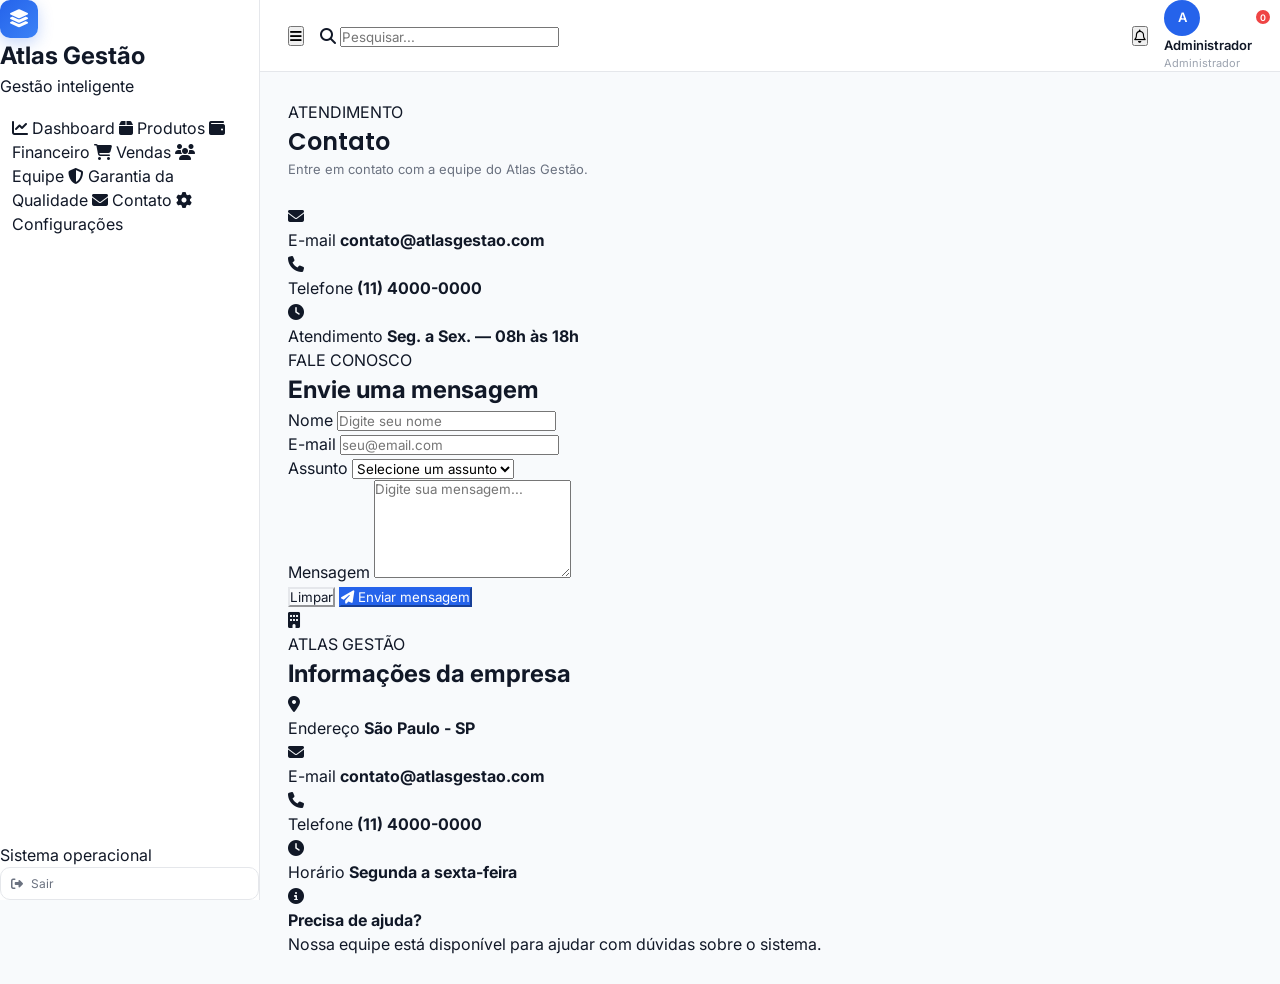
==== contato.html @ 042f74e7 "Create contato.html" ====
<!DOCTYPE html>
<html lang="pt-BR">
<head>
    <meta charset="UTF-8">
    <meta name="viewport" content="width=device-width, initial-scale=1.0">

    <title>Contato | Atlas Gestão</title>

    <link rel="preconnect" href="https://fonts.googleapis.com">
    <link rel="preconnect" href="https://fonts.gstatic.com" crossorigin>
    <link href="https://fonts.googleapis.com/css2?family=Inter:wght@400;500;600;700&family=Poppins:wght@500;600;700&display=swap" rel="stylesheet">

    <link rel="stylesheet" href="css/style.css">
    <link rel="stylesheet" href="css/contato.css">

    <link rel="stylesheet" href="https://cdnjs.cloudflare.com/ajax/libs/font-awesome/6.5.2/css/all.min.css">
</head>

<body>

<div class="app-container">

    <!-- MENU LATERAL -->
    <aside class="sidebar" id="sidebar">

        <div class="sidebar-logo">
            <div class="logo-icon">
                <i class="fa-solid fa-layer-group"></i>
            </div>

            <div>
                <h2>Atlas Gestão</h2>
                <span>Gestão inteligente</span>
            </div>
        </div>

        <nav class="sidebar-menu">

            <a href="dashboard.html">
                <i class="fa-solid fa-chart-line"></i>
                <span>Dashboard</span>
            </a>

            <a href="produtos.html">
                <i class="fa-solid fa-box"></i>
                <span>Produtos</span>
            </a>

            <a href="financeiro.html">
                <i class="fa-solid fa-wallet"></i>
                <span>Financeiro</span>
            </a>

            <a href="vendas.html">
                <i class="fa-solid fa-cart-shopping"></i>
                <span>Vendas</span>
            </a>

            <a href="equipe.html">
                <i class="fa-solid fa-users"></i>
                <span>Equipe</span>
            </a>

            <a href="qualidade.html">
                <i class="fa-solid fa-shield-halved"></i>
                <span>Garantia da Qualidade</span>
            </a>

            <a href="contato.html" class="active">
                <i class="fa-solid fa-envelope"></i>
                <span>Contato</span>
            </a>

            <a href="configuracoes.html">
                <i class="fa-solid fa-gear"></i>
                <span>Configurações</span>
            </a>

        </nav>

        <div class="sidebar-bottom">

            <div class="system-status">
                <span class="status-dot"></span>
                <span>Sistema operacional</span>
            </div>

            <button class="logout-button" id="logoutButton">
                <i class="fa-solid fa-right-from-bracket"></i>
                Sair
            </button>

        </div>

    </aside>


    <!-- CONTEÚDO PRINCIPAL -->
    <main class="main-content">

        <!-- TOPO -->
        <header class="topbar">

            <button class="mobile-menu" id="mobileMenu">
                <i class="fa-solid fa-bars"></i>
            </button>

            <div class="topbar-search">
                <i class="fa-solid fa-magnifying-glass"></i>
                <input
                    type="text"
                    id="globalSearch"
                    placeholder="Pesquisar..."
                >
            </div>

            <div class="topbar-actions">

                <button class="notification-button">
                    <i class="fa-regular fa-bell"></i>
                    <span class="notification-badge">0</span>
                </button>

                <div class="user-profile">

                    <div class="user-avatar">
                        A
                    </div>

                    <div class="user-info">
                        <strong id="userName">Administrador</strong>
                        <span>Administrador</span>
                    </div>

                </div>

            </div>

        </header>


        <!-- PÁGINA -->
        <section class="page-content">

            <div class="page-header">

                <div>
                    <span class="page-label">ATENDIMENTO</span>

                    <h1>Contato</h1>

                    <p>
                        Entre em contato com a equipe do Atlas Gestão.
                    </p>
                </div>

            </div>


            <!-- CARDS DE CONTATO -->
            <div class="contact-cards">

                <div class="contact-card">

                    <div class="contact-icon blue">
                        <i class="fa-solid fa-envelope"></i>
                    </div>

                    <div>
                        <span>E-mail</span>
                        <strong>contato@atlasgestao.com</strong>
                    </div>

                </div>


                <div class="contact-card">

                    <div class="contact-icon green">
                        <i class="fa-solid fa-phone"></i>
                    </div>

                    <div>
                        <span>Telefone</span>
                        <strong>(11) 4000-0000</strong>
                    </div>

                </div>


                <div class="contact-card">

                    <div class="contact-icon purple">
                        <i class="fa-solid fa-clock"></i>
                    </div>

                    <div>
                        <span>Atendimento</span>
                        <strong>Seg. a Sex. — 08h às 18h</strong>
                    </div>

                </div>

            </div>


            <!-- ÁREA DE CONTATO -->
            <div class="contact-layout">

                <!-- FORMULÁRIO -->
                <div class="contact-form-card">

                    <div class="card-title">

                        <div>
                            <span class="page-label">FALE CONOSCO</span>
                            <h2>Envie uma mensagem</h2>
                        </div>

                    </div>


                    <form id="contactForm">

                        <div class="form-row">

                            <div class="form-group">
                                <label for="contactName">
                                    Nome
                                </label>

                                <input
                                    type="text"
                                    id="contactName"
                                    placeholder="Digite seu nome"
                                    required
                                >
                            </div>


                            <div class="form-group">
                                <label for="contactEmail">
                                    E-mail
                                </label>

                                <input
                                    type="email"
                                    id="contactEmail"
                                    placeholder="seu@email.com"
                                    required
                                >
                            </div>

                        </div>


                        <div class="form-group">

                            <label for="contactSubject">
                                Assunto
                            </label>

                            <select id="contactSubject" required>

                                <option value="">
                                    Selecione um assunto
                                </option>

                                <option value="duvida">
                                    Dúvida
                                </option>

                                <option value="suporte">
                                    Suporte
                                </option>

                                <option value="qualidade">
                                    Garantia da Qualidade
                                </option>

                                <option value="financeiro">
                                    Financeiro
                                </option>

                                <option value="sugestao">
                                    Sugestão
                                </option>

                                <option value="outro">
                                    Outro
                                </option>

                            </select>

                        </div>


                        <div class="form-group">

                            <label for="contactMessage">
                                Mensagem
                            </label>

                            <textarea
                                id="contactMessage"
                                rows="6"
                                placeholder="Digite sua mensagem..."
                                required
                            ></textarea>

                        </div>


                        <div class="form-actions">

                            <button
                                type="reset"
                                class="btn-secondary"
                            >
                                Limpar
                            </button>

                            <button
                                type="submit"
                                class="btn-primary"
                            >
                                <i class="fa-solid fa-paper-plane"></i>
                                Enviar mensagem
                            </button>

                        </div>

                    </form>

                </div>


                <!-- INFORMAÇÕES -->
                <div class="company-card">

                    <div class="company-card-header">

                        <div class="company-icon">
                            <i class="fa-solid fa-building"></i>
                        </div>

                        <div>
                            <span class="page-label">ATLAS GESTÃO</span>
                            <h2>Informações da empresa</h2>
                        </div>

                    </div>


                    <div class="company-info">

                        <div>
                            <i class="fa-solid fa-location-dot"></i>

                            <div>
                                <span>Endereço</span>
                                <strong>
                                    São Paulo - SP
                                </strong>
                            </div>
                        </div>


                        <div>
                            <i class="fa-solid fa-envelope"></i>

                            <div>
                                <span>E-mail</span>
                                <strong>
                                    contato@atlasgestao.com
                                </strong>
                            </div>
                        </div>


                        <div>
                            <i class="fa-solid fa-phone"></i>

                            <div>
                                <span>Telefone</span>
                                <strong>
                                    (11) 4000-0000
                                </strong>
                            </div>
                        </div>


                        <div>
                            <i class="fa-solid fa-clock"></i>

                            <div>
                                <span>Horário</span>
                                <strong>
                                    Segunda a sexta-feira
                                </strong>
                            </div>
                        </div>

                    </div>


                    <div class="support-box">

                        <i class="fa-solid fa-circle-info"></i>

                        <div>
                            <strong>Precisa de ajuda?</strong>

                            <p>
                                Nossa equipe está disponível para
                                ajudar com dúvidas sobre o sistema.
                            </p>
                        </div>

                    </div>

                </div>

            </div>

        </section>

    </main>

</div>

<script src="js/contato.js"></script>

</body>
</html>
---- css/style.css ----
/* =========================================================
   ATLAS GESTÃO
   STYLE.CSS
   Estilo global do sistema
   ========================================================= */

/* =========================================================
   IMPORTAÇÃO DAS FONTES
   ========================================================= */

@import url('https://fonts.googleapis.com/css2?family=Inter:wght@400;500;600;700&family=Poppins:wght@400;500;600;700&display=swap');


/* =========================================================
   VARIÁVEIS
   ========================================================= */

:root {

    --primary: #2563EB;
    --primary-dark: #1D4ED8;
    --primary-light: #EFF6FF;

    --success: #22C55E;
    --success-dark: #16A34A;
    --success-light: #F0FDF4;

    --warning: #F59E0B;
    --warning-dark: #D97706;
    --warning-light: #FFFBEB;

    --danger: #EF4444;
    --danger-dark: #DC2626;
    --danger-light: #FEF2F2;

    --info: #06B6D4;
    --info-light: #ECFEFF;

    --dark: #1F2937;
    --dark-2: #374151;

    --text: #111827;
    --text-secondary: #6B7280;
    --text-light: #9CA3AF;

    --background: #F8FAFC;
    --surface: #FFFFFF;

    --border: #E5E7EB;
    --border-light: #F1F5F9;

    --sidebar-width: 260px;

    --header-height: 72px;

    --radius-sm: 6px;
    --radius-md: 10px;
    --radius-lg: 14px;
    --radius-xl: 18px;

    --shadow-sm:
        0 1px 2px rgba(0, 0, 0, 0.05);

    --shadow:
        0 4px 12px rgba(15, 23, 42, 0.06);

    --shadow-lg:
        0 10px 30px rgba(15, 23, 42, 0.10);

    --transition:
        0.2s ease;

}


/* =========================================================
   DARK MODE
   ========================================================= */

body.dark-mode {

    --background: #0F172A;

    --surface: #1E293B;

    --dark: #F8FAFC;

    --dark-2: #E2E8F0;

    --text: #F8FAFC;

    --text-secondary: #CBD5E1;

    --text-light: #94A3B8;

    --border: #334155;

    --border-light: #1E293B;

    --primary-light: #172554;

    --success-light: #052E16;

    --warning-light: #451A03;

    --danger-light: #450A0A;

    --info-light: #083344;

}


/* =========================================================
   RESET
   ========================================================= */

* {

    margin: 0;
    padding: 0;

    box-sizing: border-box;

}


html {

    scroll-behavior: smooth;

}


body {

    min-height: 100vh;

    font-family:
        'Inter',
        sans-serif;

    background:
        var(--background);

    color:
        var(--text);

    line-height: 1.5;

    transition:
        background var(--transition),
        color var(--transition);

}


button,
input,
select,
textarea {

    font-family:
        inherit;

}


button {

    cursor: pointer;

}


a {

    color: inherit;

    text-decoration: none;

}


img {

    max-width: 100%;

    display: block;

}


ul {

    list-style: none;

}


/* =========================================================
   SCROLLBAR
   ========================================================= */

::-webkit-scrollbar {

    width: 8px;
    height: 8px;

}


::-webkit-scrollbar-track {

    background:
        var(--background);

}


::-webkit-scrollbar-thumb {

    background:
        #CBD5E1;

    border-radius:
        20px;

}


::-webkit-scrollbar-thumb:hover {

    background:
        #94A3B8;

}


/* =========================================================
   LAYOUT PRINCIPAL
   ========================================================= */

.app,
.app-layout,
.app-container {

    display: flex;

    min-height: 100vh;

}


/* =========================================================
   SIDEBAR (Suporte a múltiplas classes)
   ========================================================= */

.sidebar {

    position: fixed;

    top: 0;
    left: 0;

    width:
        var(--sidebar-width);

    height: 100vh;

    background:
        var(--surface);

    border-right:
        1px solid var(--border);

    z-index: 1000;

    display: flex;

    flex-direction: column;

    transition:
        transform var(--transition),
        width var(--transition);

    overflow-y: auto;

}


.sidebar-header,
.sidebar-header {

    padding: 0;
    border-bottom: 1px solid var(--border);

}


.sidebar-header a,
.brand {

    height:
        var(--header-height);

    display: flex;

    align-items: center;

    gap: 12px;

    padding:
        0 22px;

}


.sidebar-header a {

    border-bottom:
        1px solid var(--border);

}


/* =========================================================
   LOGO / BRAND
   ========================================================= */

.sidebar-logo,
.sidebar-header a {

    cursor: pointer;

}


.logo-icon,
.brand-icon {

    width: 38px;
    height: 38px;

    border-radius:
        10px;

    display: flex;

    align-items: center;

    justify-content: center;

    background:
        linear-gradient(
            135deg,
            var(--primary),
            #3B82F6
        );

    color:
        white;

    font-family:
        'Poppins',
        sans-serif;

    font-weight:
        700;

    font-size:
        18px;

    box-shadow:
        0 5px 15px rgba(
            37,
            99,
            235,
            0.25
        );

}


.logo-text,
.brand-text {

    font-family:
        'Poppins',
        sans-serif;

    font-size:
        18px;

    font-weight:
        700;

    color:
        var(--dark);

}


.logo-text span,
.brand-text span {

    color:
        var(--primary);

}


.brand-text strong {

    display: block;

    color: var(--dark);

}


.brand-text span {

    display: block;

    font-size: 11px;

    font-weight: 400;

    color: var(--text-light);

}


/* =========================================================
   SIDEBAR CLOSE BUTTON
   ========================================================= */

.mobile-sidebar-close,
.sidebar-close {

    display: none;

    width: 32px;

    height: 32px;

    border: 0;

    background: transparent;

    color: var(--text);

    font-size: 18px;

    cursor: pointer;

    margin-left: auto;

}


/* =========================================================
   SIDEBAR USER
   ========================================================= */

.sidebar-user {

    display: flex;

    align-items: center;

    gap: 10px;

    padding: 12px;

    border-top: 1px solid var(--border);

    margin-top: auto;

}


.sidebar-user-info,
.sidebar-user-info,
.user-info,
.user-information {

    min-width: 0;
    flex: 1;

}


.sidebar-user-info strong,
.user-info strong,
.user-information strong {

    display: block;

    font-size: 13px;

    font-weight: 600;

    color: var(--text);

    white-space: nowrap;
    overflow: hidden;
    text-overflow: ellipsis;

}


.sidebar-user-info span,
.user-info span,
.user-information span {

    display: block;

    font-size: 11px;

    color: var(--text-light);

}


.user-avatar,
.sidebar-user-avatar {

    width:
        36px;

    height:
        36px;

    flex-shrink:
        0;

    border-radius:
        50%;

    display:
        flex;

    align-items:
        center;

    justify-content:
        center;

    background:
        var(--primary);

    color:
        white;

    font-weight:
        600;

    font-size:
        13px;

}


/* =========================================================
   MENU / NAV (Suporte a múltiplas classes)
   ========================================================= */

.sidebar-nav,
.sidebar-menu,
.sidebar-navigation {

    flex: 1;

    padding:
        18px 12px;

    overflow-y: auto;

}


.nav-section-title,
.menu-section-title,
.navigation-title {

    padding:
        12px 12px 8px;

    font-size:
        10px;

    font-weight:
        700;

    text-transform:
        uppercase;

    letter-spacing:
        0.08em;

    color:
        var(--text-light);

    display: block;

}


.nav-item,
.menu-item,
.nav-link,
.navigation-link {

    display: flex;

    align-items: center;

    gap: 12px;

    width: 100%;

    min-height: 44px;

    padding:
        10px 12px;

    margin-bottom:
        4px;

    border-radius:
        var(--radius-md);

    color:
        var(--text-secondary);

    font-size:
        14px;

    font-weight:
        500;

    transition:
        all var(--transition);

}


.nav-item:hover,
.menu-item:hover,
.nav-link:hover,
.navigation-link:hover {

    color:
        var(--primary);

    background:
        var(--primary-light);

}


.nav-item.active,
.menu-item.active,
.nav-link.active,
.navigation-link.active {

    color:
        var(--primary);

    background:
        var(--primary-light);

    font-weight:
        600;

}


.nav-item i,
.menu-item i,
.nav-link i,
.navigation-link i {

    width: 20px;

    text-align:
        center;

    font-size:
        16px;

}


.nav-item.active i,
.menu-item.active i,
.nav-link.active i,
.navigation-link.active i {

    color:
        var(--primary);

}


.nav-badge {

    display: inline-flex;

    align-items: center;

    justify-content: center;

    margin-left: auto;

    min-width: 20px;

    height: 20px;

    padding: 0 6px;

    background: var(--danger);

    color: white;

    border-radius: 10px;

    font-size: 11px;

    font-weight: 700;

}


/* =========================================================
   SIDEBAR FOOTER
   ========================================================= */

.sidebar-footer {

    padding:
        14px;

    border-top:
        1px solid var(--border);

}


.sidebar-status {

    display: flex;

    align-items: center;

    gap: 8px;

    font-size: 11px;

    color: var(--text-light);

    margin-bottom: 12px;

}


.status-dot {

    width: 8px;

    height: 8px;

    border-radius: 50%;

    background: var(--success);

}


.logout-button {

    width: 100%;

    display: flex;

    align-items: center;

    gap: 8px;

    padding: 8px 10px;

    border: 1px solid var(--border);

    border-radius: var(--radius-md);

    background: transparent;

    color: var(--text-secondary);

    font-size: 12px;

    cursor: pointer;

    transition: all var(--transition);

}


.logout-button:hover {

    color: var(--danger);

    border-color: var(--danger-light);

    background: var(--danger-light);

}


/* =========================================================
   SIDEBAR OVERLAY (Mobile)
   ========================================================= */

.sidebar-overlay {

    display: none;

    position: fixed;

    inset: 0;

    background: rgba(0, 0, 0, 0.5);

    z-index: 999;

}


.sidebar-overlay.active {

    display: block;

}


/* =========================================================
   ÁREA PRINCIPAL
   ========================================================= */

.main,
.main-area,
.main-content {

    flex: 1;

    margin-left:
        var(--sidebar-width);

    min-height:
        100vh;

    display: flex;

    flex-direction: column;

}


/* =========================================================
   HEADER / TOPBAR (Suporte a múltiplas classes)
   ========================================================= */

.header,
.topbar {

    position:
        sticky;

    top: 0;

    height:
        var(--header-height);

    background:
        var(--surface);

    border-bottom:
        1px solid var(--border);

    display:
        flex;

    align-items:
        center;

    justify-content:
        space-between;

    padding:
        0 28px;

    z-index:
        900;

    gap: 16px;

}


.header-left,
.topbar-left {

    display:
        flex;

    align-items:
        center;

    gap:
        16px;

}


.page-title-wrapper,
.page-title,
.page-heading {

    display: flex;

    flex-direction: column;

    gap: 4px;

}


.page-overline,
.breadcrumb {

    font-size: 10px;

    font-weight: 700;

    text-transform: uppercase;

    letter-spacing: 0.08em;

    color: var(--primary);

}


.page-title-wrapper h1,
.page-heading h1 {

    font-family: 'Poppins', sans-serif;

    font-size: 18px;

    font-weight: 600;

    color: var(--text);

    margin: 0;

}


.page-title {

    font-family:
        'Poppins',
        sans-serif;

    font-size:
        18px;

    font-weight:
        600;

    color:
        var(--text);

}


.menu-toggle,
.sidebar-toggle,
.mobile-menu-button {

    display:
        none;

    width:
        40px;

    height:
        40px;

    border:
        0;

    background:
        transparent;

    color:
        var(--text);

    font-size:
        20px;

    border-radius:
        8px;

    cursor: pointer;

    transition: background var(--transition);

}


.menu-toggle:hover,
.sidebar-toggle:hover,
.mobile-menu-button:hover {

    background:
        var(--background);

}


/* =========================================================
   HEADER DIREITA / TOPBAR RIGHT
   ========================================================= */

.header-right,
.topbar-right,
.topbar-actions {

    display:
        flex;

    align-items:
        center;

    gap:
        16px;

    margin-left: auto;

}


/* =========================================================
   PESQUISA GLOBAL
   ========================================================= */

.search-box,
.global-search {

    position:
        relative;

    display: flex;

    align-items: center;

    gap: 8px;

    width: 240px;

    height: 40px;

    padding: 0 12px;

    background: var(--background);

    border: 1px solid var(--border);

    border-radius: 8px;

    transition: all var(--transition);

}


.search-box:focus-within,
.global-search:focus-within {

    border-color: var(--primary);

    box-shadow: 0 0 0 3px rgba(37, 99, 235, 0.08);

}


.search-box i,
.global-search i {

    color:
        var(--text-light);

    font-size: 13px;

}


.search-box input,
.global-search input {

    flex: 1;

    width:
        100%;

    border:
        0;

    outline:
        0;

    background:
        transparent;

    color:
        var(--text);

    font-size:
        13px;

}


.search-box input::placeholder,
.global-search input::placeholder {

    color:
        var(--text-light);

}


.search-shortcut,
kbd {

    font-size: 11px;

    color: var(--text-light);

}


/* =========================================================
   HEADER BOTÕES
   ========================================================= */

.header-button,
.topbar-icon-button {

    position:
        relative;

    width:
        40px;

    height:
        40px;

    border:
        0;

    border-radius:
        8px;

    background:
        transparent;

    color:
        var(--text-secondary);

    font-size:
        16px;

    display:
        flex;

    align-items:
        center;

    justify-content:
        center;

    transition:
        all var(--transition);

    cursor: pointer;

}


.header-button:hover,
.topbar-icon-button:hover {

    background:
        var(--background);

    color:
        var(--primary);

}


.notification-dot,
.notification-count,
.notification-badge {

    position:
        absolute;

    top:
        8px;

    right:
        8px;

    width:
        18px;

    height:
        18px;

    border-radius:
        50%;

    background:
        var(--danger);

    color: white;

    font-size: 9px;

    font-weight: 600;

    border:
        2px solid var(--surface);

    display: flex;

    align-items: center;

    justify-content: center;

}


.topbar-profile,
.profile-button {

    display: flex;

    align-items: center;

    gap: 10px;

    padding: 0;

    border: 0;

    background: transparent;

    color: var(--text);

    font-size: 13px;

    cursor: pointer;

    transition: opacity var(--transition);

}


.topbar-profile:hover,
.profile-button:hover {

    opacity: 0.8;

}


.topbar-avatar,
.profile-avatar {

    width: 36px;

    height: 36px;

    border-radius: 50%;

    background: var(--primary);

    color: white;

    font-weight: 600;

    font-size: 12px;

    display: flex;

    align-items: center;

    justify-content: center;

    flex-shrink: 0;

}


.topbar-profile-info,
.topbar-user,
.profile-data {

    display: flex;

    flex-direction: column;

    gap: 2px;

    text-align: left;

}


.topbar-profile-info strong,
.topbar-user strong,
.profile-data strong {

    font-size: 12px;

    font-weight: 600;

    color: var(--text);

}


.topbar-profile-info span,
.topbar-user span,
.profile-data small,
.profile-data span {

    font-size: 11px;

    color: var(--text-light);

}


/* =========================================================
   CONTEÚDO / PAGE CONTENT
   ========================================================= */

.content,
.page-content {

    padding:
        28px;

    max-width:
        1600px;

    margin:
        0 auto;

    flex: 1;

    width: 100%;

}


/* =========================================================
   PAGE HEADER
   ========================================================= */

.content-header,
.page-header {

    display:
        flex;

    align-items:
        flex-start;

    justify-content:
        space-between;

    gap:
        20px;

    margin-bottom:
        24px;

}


.content-header h1,
.page-header h1,
.page-header h2 {

    font-family:
        'Poppins',
        sans-serif;

    font-size:
        24px;

    font-weight:
        600;

    color:
        var(--text);

    margin: 0;

}


.page-header p {

    font-size: 13px;

    color: var(--text-secondary);

    margin: 0;

}


.content-header p {

    margin-top:
        4px;

    color:
        var(--text-secondary);

}


/* =========================================================
   BOTÕES GERAIS
   ========================================================= */

.btn,
.primary-button,
.secondary-button {

    display: inline-flex;

    align-items: center;

    justify-content: center;

    gap: 8px;

    padding: 10px 16px;

    border: 1px solid transparent;

    border-radius: var(--radius-md);

    font-size: 13px;

    font-weight: 600;

    cursor: pointer;

    transition: all var(--transition);

    text-decoration: none;

    white-space: nowrap;

}


.btn:disabled,
.primary-button:disabled,
.secondary-button:disabled {

    opacity: 0.5;

    cursor: not-allowed;

}


.btn-primary,
.primary-button {

    background: var(--primary);

    color: white;

    border-color: var(--primary);

}


.btn-primary:hover:not(:disabled),
.primary-button:hover:not(:disabled) {

    background: var(--primary-dark);

    transform: translateY(-1px);

    box-shadow: var(--shadow);

}


.btn-secondary,
.secondary-button {

    background: var(--background);

    color: var(--text);

    border-color: var(--border);

}


.btn-secondary:hover:not(:disabled),
.secondary-button:hover:not(:disabled) {

    background: var(--surface);

    border-color: #cbd5e1;

}


.btn-sm,
.primary-button.small,
.secondary-button.small {

    padding: 8px 14px;

    font-size: 12px;

}


/* =========================================================
   NOTIFICAÇÃO WRAPPER
   ========================================================= */

.notification-wrapper {

    position: relative;

    display: flex;

    align-items: center;

}


.notification-panel,
.profile-menu {

    position: absolute;

    top: 100%;

    right: 0;

    margin-top: 8px;

    background: var(--surface);

    border: 1px solid var(--border);

    border-radius: var(--radius-lg);

    box-shadow: var(--shadow-lg);

    z-index: 1001;

    display: none;

    min-width: 300px;

}


.notification-panel.active,
.profile-menu.active {

    display: block;

}


/* =========================================================
   RESPONSIVIDADE
   ========================================================= */

@media (max-width: 1024px) {

    .sidebar {

        width: calc(var(--sidebar-width) - 40px);

    }

}


@media (max-width: 768px) {

    .sidebar {

        position: fixed;

        left: calc(-1 * var(--sidebar-width));

        height: 100%;

        z-index: 1001;

        transition: left var(--transition);

    }

    .sidebar.active {

        left: 0;

    }

    .main,
    .main-area,
    .main-content {

        margin-left: 0;

    }

    .menu-toggle,
    .sidebar-toggle,
    .mobile-menu-button {

        display: flex;

    }

    .header,
    .topbar {

        flex-wrap: wrap;

    }

    .header-right,
    .topbar-right,
    .topbar-actions {

        width: 100%;

        margin-left: 0;

    }

    .search-box,
    .global-search {

        flex: 1;

    }

    .sidebar-overlay {

        display: block;

    }

}


@media (max-width: 480px) {

    .page-title-wrapper,
    .page-heading {

        flex: 1;

    }

    .search-box,
    .global-search {

        display: none;

    }

    .sidebar {

        width: 100%;

    }

}
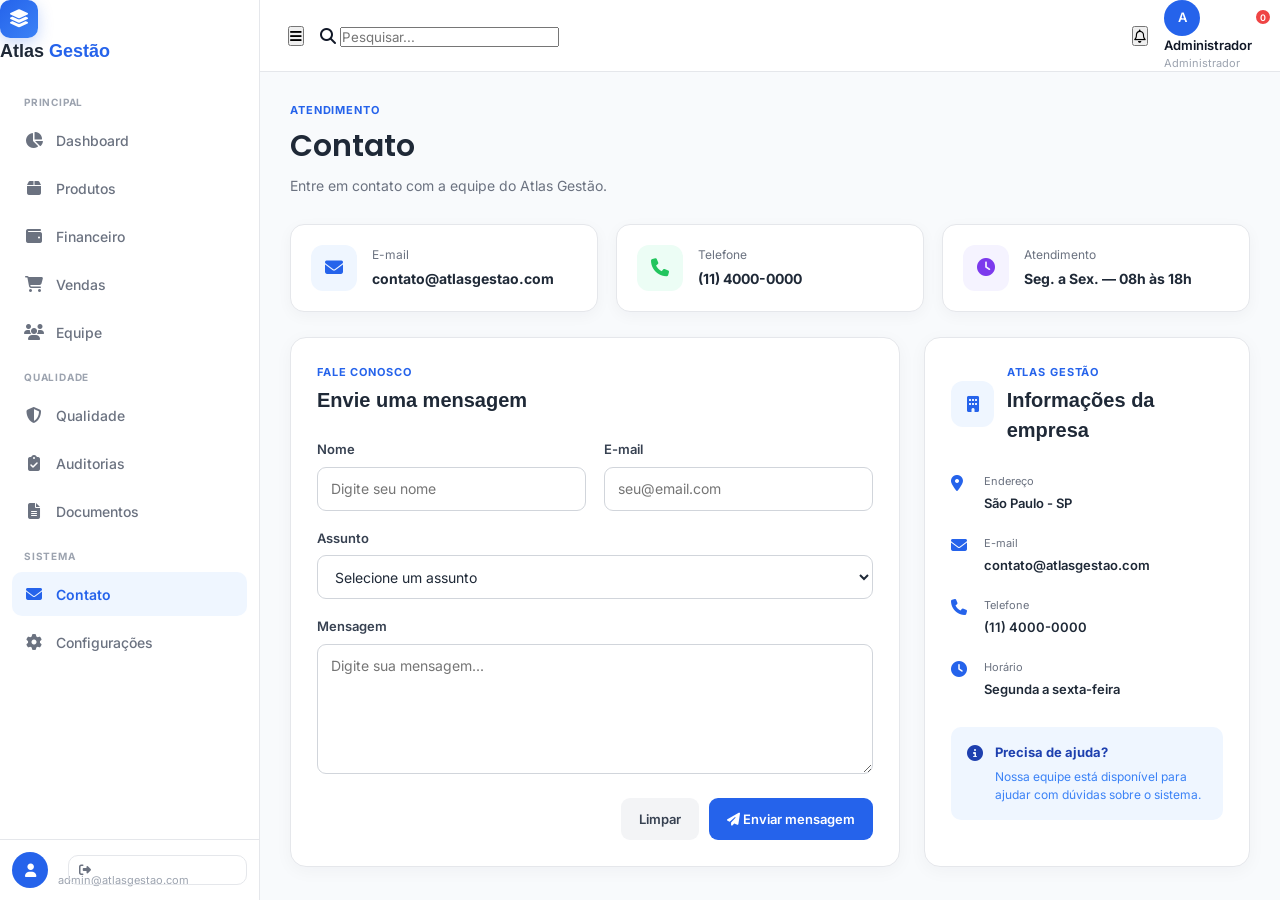
==== commit 2225659b: "Update contato.html" ====
--- a/contato.html
+++ b/contato.html
@@ -431,5 +431,9 @@
 
 <script src="js/contato.js"></script>
 
+<script src="js/database.js"></script>
+<script src="js/contato.js"></script>
+<script src="js/sidebar.js"></script>
+    
 </body>
 </html>
--- a/css/style.css
+++ b/css/style.css
@@ -1649,6 +1649,553 @@
         margin-left: 0;
 
     }
+   /* ============================================================
+   ATLAS GESTÃO
+   NOVA SIDEBAR GLOBAL
+   ============================================================ */
+
+.sidebar {
+    position: fixed;
+    left: 0;
+    top: 0;
+
+    width: 250px;
+    height: 100vh;
+
+    background: #ffffff;
+
+    border-right: 1px solid #e5e7eb;
+
+    display: flex;
+    flex-direction: column;
+
+    z-index: 9999;
+
+    overflow: hidden;
+
+    box-sizing: border-box;
+}
+
+
+/* ============================================================
+   LOGO
+   ============================================================ */
+
+.sidebar-logo {
+
+    height: 76px;
+
+    padding: 0 20px;
+
+    display: flex;
+    align-items: center;
+
+    gap: 12px;
+
+    border-bottom: 1px solid #f1f5f9;
+
+    flex-shrink: 0;
+}
+
+
+.logo-icon {
+
+    width: 40px;
+    height: 40px;
+
+    border-radius: 10px;
+
+    background: #2563eb;
+
+    color: #ffffff;
+
+    display: flex;
+    align-items: center;
+    justify-content: center;
+
+    font-size: 18px;
+
+}
+
+
+.logo-text {
+
+    display: flex;
+    flex-direction: column;
+
+    line-height: 1.1;
+
+}
+
+
+.logo-text strong {
+
+    font-size: 18px;
+
+    font-weight: 700;
+
+    color: #1f2937;
+
+}
+
+
+.logo-text span {
+
+    font-size: 11px;
+
+    color: #64748b;
+
+    margin-top: 3px;
+
+}
+
+
+/* ============================================================
+   MENU
+   ============================================================ */
+
+.sidebar-menu {
+
+    flex: 1;
+
+    overflow-y: auto;
+
+    padding: 18px 12px;
+
+}
+
+
+.sidebar-menu::-webkit-scrollbar {
+
+    width: 5px;
+
+}
+
+
+.sidebar-menu::-webkit-scrollbar-track {
+
+    background: transparent;
+
+}
+
+
+.sidebar-menu::-webkit-scrollbar-thumb {
+
+    background: #cbd5e1;
+
+    border-radius: 10px;
+
+}
+
+
+/* ============================================================
+   SEÇÕES
+   ============================================================ */
+
+.menu-section {
+
+    margin-bottom: 24px;
+
+}
+
+
+.menu-section-title {
+
+    display: block;
+
+    padding: 0 12px;
+
+    margin-bottom: 8px;
+
+    font-size: 10px;
+
+    font-weight: 700;
+
+    letter-spacing: 1.2px;
+
+    color: #94a3b8;
+
+}
+
+
+/* ============================================================
+   LINKS
+   ============================================================ */
+
+.menu-item {
+
+    width: 100%;
+
+    min-height: 44px;
+
+    display: flex;
+
+    align-items: center;
+
+    box-sizing: border-box;
+
+    padding: 0 12px;
+
+    margin-bottom: 3px;
+
+    border-radius: 8px;
+
+    text-decoration: none;
+
+    color: #475569;
+
+    font-size: 14px;
+
+    transition: all 0.2s ease;
+
+}
+
+
+.menu-item i {
+
+    width: 24px;
+
+    margin-right: 12px;
+
+    text-align: center;
+
+    color: #64748b;
+
+    font-size: 15px;
+
+}
+
+
+.menu-item:hover {
+
+    background: #eff6ff;
+
+    color: #2563eb;
+
+}
+
+
+.menu-item:hover i {
+
+    color: #2563eb;
+
+}
+
+
+/* ============================================================
+   LINK ATIVO
+   ============================================================ */
+
+.menu-item.active {
+
+    background: #eff6ff;
+
+    color: #2563eb;
+
+    font-weight: 600;
+
+}
+
+
+.menu-item.active i {
+
+    color: #2563eb;
+
+}
+
+
+/* ============================================================
+   BADGE
+   ============================================================ */
+
+.menu-badge {
+
+    margin-left: auto;
+
+    min-width: 21px;
+
+    height: 21px;
+
+    padding: 0 6px;
+
+    border-radius: 50px;
+
+    display: flex;
+
+    align-items: center;
+
+    justify-content: center;
+
+    background: #fee2e2;
+
+    color: #ef4444;
+
+    font-size: 11px;
+
+    font-weight: 700;
+
+}
+
+
+/* ============================================================
+   USUÁRIO
+   ============================================================ */
+
+.sidebar-user {
+
+    min-height: 66px;
+
+    padding: 12px 14px;
+
+    box-sizing: border-box;
+
+    display: flex;
+
+    align-items: center;
+
+    gap: 9px;
+
+    border-top: 1px solid #e5e7eb;
+
+    background: #ffffff;
+
+    flex-shrink: 0;
+
+}
+
+
+.user-avatar {
+
+    width: 35px;
+    height: 35px;
+
+    border-radius: 50%;
+
+    background: #dbeafe;
+
+    color: #2563eb;
+
+    display: flex;
+    align-items: center;
+    justify-content: center;
+
+    flex-shrink: 0;
+
+}
+
+
+.user-info {
+
+    flex: 1;
+
+    min-width: 0;
+
+    display: flex;
+
+    flex-direction: column;
+
+}
+
+
+.user-info strong {
+
+    color: #1f2937;
+
+    font-size: 12px;
+
+    white-space: nowrap;
+
+    overflow: hidden;
+
+    text-overflow: ellipsis;
+
+}
+
+
+.user-info span {
+
+    color: #94a3b8;
+
+    font-size: 10px;
+
+    white-space: nowrap;
+
+    overflow: hidden;
+
+    text-overflow: ellipsis;
+
+}
+
+
+.logout-button {
+
+    width: 31px;
+    height: 31px;
+
+    border: 0;
+
+    background: transparent;
+
+    color: #94a3b8;
+
+    border-radius: 7px;
+
+    cursor: pointer;
+
+}
+
+
+.logout-button:hover {
+
+    background: #fee2e2;
+
+    color: #ef4444;
+
+}
+
+
+/* ============================================================
+   CONTEÚDO
+   ============================================================ */
+
+.main-content {
+
+    margin-left: 250px;
+
+    width: calc(100% - 250px);
+
+    min-height: 100vh;
+
+}
+
+
+/*
+ * Caso suas páginas utilizem .content em vez
+ * de .main-content.
+ */
+
+.content {
+
+    margin-left: 250px;
+
+}
+
+
+/* ============================================================
+   BOTÃO MOBILE
+   ============================================================ */
+
+.mobile-menu-button {
+
+    display: none;
+
+    position: fixed;
+
+    top: 15px;
+
+    left: 15px;
+
+    width: 42px;
+    height: 42px;
+
+    border: none;
+
+    border-radius: 9px;
+
+    background: #2563eb;
+
+    color: white;
+
+    font-size: 18px;
+
+    z-index: 10001;
+
+    cursor: pointer;
+
+}
+
+
+/* ============================================================
+   TABLET
+   ============================================================ */
+
+@media (max-width: 900px) {
+
+    .sidebar {
+
+        width: 220px;
+
+    }
+
+    .main-content {
+
+        margin-left: 220px;
+
+        width: calc(100% - 220px);
+
+    }
+
+    .content {
+
+        margin-left: 220px;
+
+    }
+
+}
+
+
+/* ============================================================
+   CELULAR
+   ============================================================ */
+
+@media (max-width: 768px) {
+
+    .sidebar {
+
+        width: 250px;
+
+        transform: translateX(-100%);
+
+        transition:
+            transform 0.25s ease;
+
+    }
+
+
+    .sidebar.mobile-open {
+
+        transform: translateX(0);
+
+    }
+
+
+    .main-content {
+
+        margin-left: 0;
+
+        width: 100%;
+
+    }
+
+
+    .content {
+
+        margin-left: 0;
+
+    }
+
+
+    .mobile-menu-button {
+
+        display: flex;
+
+        align-items: center;
+
+        justify-content: center;
+
+    }
+
+}
 
     .menu-toggle,
     .sidebar-toggle,
--- a/css/contato.css
+++ b/css/contato.css
@@ -0,0 +1,357 @@
+/* ==========================================
+   ATLAS GESTÃO
+   CONTATO
+   ========================================== */
+
+.page-content {
+    padding: 30px;
+    max-width: 1500px;
+    margin: 0 auto;
+}
+
+.page-header {
+    display: flex;
+    justify-content: space-between;
+    align-items: flex-start;
+    margin-bottom: 28px;
+}
+
+.page-label {
+    display: block;
+    color: #2563EB;
+    font-size: 11px;
+    font-weight: 700;
+    letter-spacing: 0.08em;
+    margin-bottom: 5px;
+}
+
+.page-header h1 {
+    margin: 0;
+    font-family: "Poppins", sans-serif;
+    font-size: 30px;
+    color: #1F2937;
+}
+
+.page-header p {
+    margin: 6px 0 0;
+    color: #6B7280;
+    font-size: 14px;
+}
+
+
+/* ==========================================
+   CARDS DE CONTATO
+   ========================================== */
+
+.contact-cards {
+    display: grid;
+    grid-template-columns: repeat(3, 1fr);
+    gap: 18px;
+    margin-bottom: 25px;
+}
+
+.contact-card {
+    background: #FFFFFF;
+    border: 1px solid #E5E7EB;
+    border-radius: 14px;
+    padding: 20px;
+    display: flex;
+    align-items: center;
+    gap: 15px;
+    box-shadow: 0 4px 15px rgba(15, 23, 42, 0.04);
+}
+
+.contact-icon {
+    width: 46px;
+    height: 46px;
+    border-radius: 12px;
+    display: flex;
+    align-items: center;
+    justify-content: center;
+    font-size: 18px;
+}
+
+.contact-icon.blue {
+    background: #EFF6FF;
+    color: #2563EB;
+}
+
+.contact-icon.green {
+    background: #ECFDF5;
+    color: #22C55E;
+}
+
+.contact-icon.purple {
+    background: #F5F3FF;
+    color: #7C3AED;
+}
+
+.contact-card span {
+    display: block;
+    color: #6B7280;
+    font-size: 12px;
+    margin-bottom: 4px;
+}
+
+.contact-card strong {
+    display: block;
+    color: #1F2937;
+    font-size: 14px;
+}
+
+
+/* ==========================================
+   LAYOUT
+   ========================================== */
+
+.contact-layout {
+    display: grid;
+    grid-template-columns: minmax(0, 1.5fr) minmax(300px, 0.8fr);
+    gap: 24px;
+}
+
+
+/* ==========================================
+   FORMULÁRIO
+   ========================================== */
+
+.contact-form-card,
+.company-card {
+    background: #FFFFFF;
+    border: 1px solid #E5E7EB;
+    border-radius: 16px;
+    padding: 26px;
+    box-shadow: 0 4px 18px rgba(15, 23, 42, 0.04);
+}
+
+.card-title {
+    margin-bottom: 25px;
+}
+
+.card-title h2,
+.company-card h2 {
+    margin: 0;
+    font-family: "Poppins", sans-serif;
+    font-size: 20px;
+    color: #1F2937;
+}
+
+.form-row {
+    display: grid;
+    grid-template-columns: 1fr 1fr;
+    gap: 18px;
+}
+
+.form-group {
+    margin-bottom: 18px;
+}
+
+.form-group label {
+    display: block;
+    color: #374151;
+    font-size: 13px;
+    font-weight: 600;
+    margin-bottom: 7px;
+}
+
+.form-group input,
+.form-group select,
+.form-group textarea {
+    width: 100%;
+    box-sizing: border-box;
+    border: 1px solid #D1D5DB;
+    border-radius: 9px;
+    background: #FFFFFF;
+    color: #1F2937;
+    font-family: "Inter", sans-serif;
+    font-size: 14px;
+    padding: 12px 13px;
+    outline: none;
+    transition: 0.2s;
+}
+
+.form-group input,
+.form-group select {
+    height: 44px;
+}
+
+.form-group textarea {
+    resize: vertical;
+    min-height: 130px;
+}
+
+.form-group input:focus,
+.form-group select:focus,
+.form-group textarea:focus {
+    border-color: #2563EB;
+    box-shadow: 0 0 0 3px rgba(37, 99, 235, 0.10);
+}
+
+.form-actions {
+    display: flex;
+    justify-content: flex-end;
+    gap: 10px;
+    margin-top: 10px;
+}
+
+.btn-primary,
+.btn-secondary {
+    height: 42px;
+    padding: 0 18px;
+    border-radius: 9px;
+    border: none;
+    font-family: "Inter", sans-serif;
+    font-weight: 600;
+    font-size: 13px;
+    cursor: pointer;
+    transition: 0.2s;
+}
+
+.btn-primary {
+    background: #2563EB;
+    color: #FFFFFF;
+}
+
+.btn-primary:hover {
+    background: #1D4ED8;
+    transform: translateY(-1px);
+}
+
+.btn-secondary {
+    background: #F3F4F6;
+    color: #374151;
+}
+
+.btn-secondary:hover {
+    background: #E5E7EB;
+}
+
+
+/* ==========================================
+   EMPRESA
+   ========================================== */
+
+.company-card-header {
+    display: flex;
+    align-items: center;
+    gap: 13px;
+    margin-bottom: 28px;
+}
+
+.company-icon {
+    width: 46px;
+    height: 46px;
+    border-radius: 12px;
+    background: #EFF6FF;
+    color: #2563EB;
+    display: flex;
+    align-items: center;
+    justify-content: center;
+}
+
+.company-info {
+    display: flex;
+    flex-direction: column;
+    gap: 22px;
+}
+
+.company-info > div {
+    display: flex;
+    align-items: flex-start;
+    gap: 13px;
+}
+
+.company-info > div > i {
+    width: 20px;
+    color: #2563EB;
+    margin-top: 2px;
+}
+
+.company-info span {
+    display: block;
+    font-size: 11px;
+    color: #6B7280;
+    margin-bottom: 4px;
+}
+
+.company-info strong {
+    display: block;
+    font-size: 13px;
+    color: #1F2937;
+    font-weight: 600;
+}
+
+.support-box {
+    display: flex;
+    gap: 12px;
+    margin-top: 28px;
+    padding: 16px;
+    border-radius: 10px;
+    background: #EFF6FF;
+    color: #1E40AF;
+}
+
+.support-box > i {
+    margin-top: 2px;
+}
+
+.support-box strong {
+    display: block;
+    font-size: 13px;
+}
+
+.support-box p {
+    margin: 5px 0 0;
+    font-size: 12px;
+    line-height: 1.5;
+    color: #3B82F6;
+}
+
+
+/* ==========================================
+   RESPONSIVIDADE
+   ========================================== */
+
+@media (max-width: 1000px) {
+
+    .contact-cards {
+        grid-template-columns: 1fr;
+    }
+
+    .contact-layout {
+        grid-template-columns: 1fr;
+    }
+
+}
+
+
+@media (max-width: 700px) {
+
+    .page-content {
+        padding: 20px 15px;
+    }
+
+    .page-header h1 {
+        font-size: 25px;
+    }
+
+    .form-row {
+        grid-template-columns: 1fr;
+        gap: 0;
+    }
+
+    .contact-form-card,
+    .company-card {
+        padding: 20px;
+    }
+
+    .form-actions {
+        flex-direction: column-reverse;
+    }
+
+    .btn-primary,
+    .btn-secondary {
+        width: 100%;
+    }
+
+}
